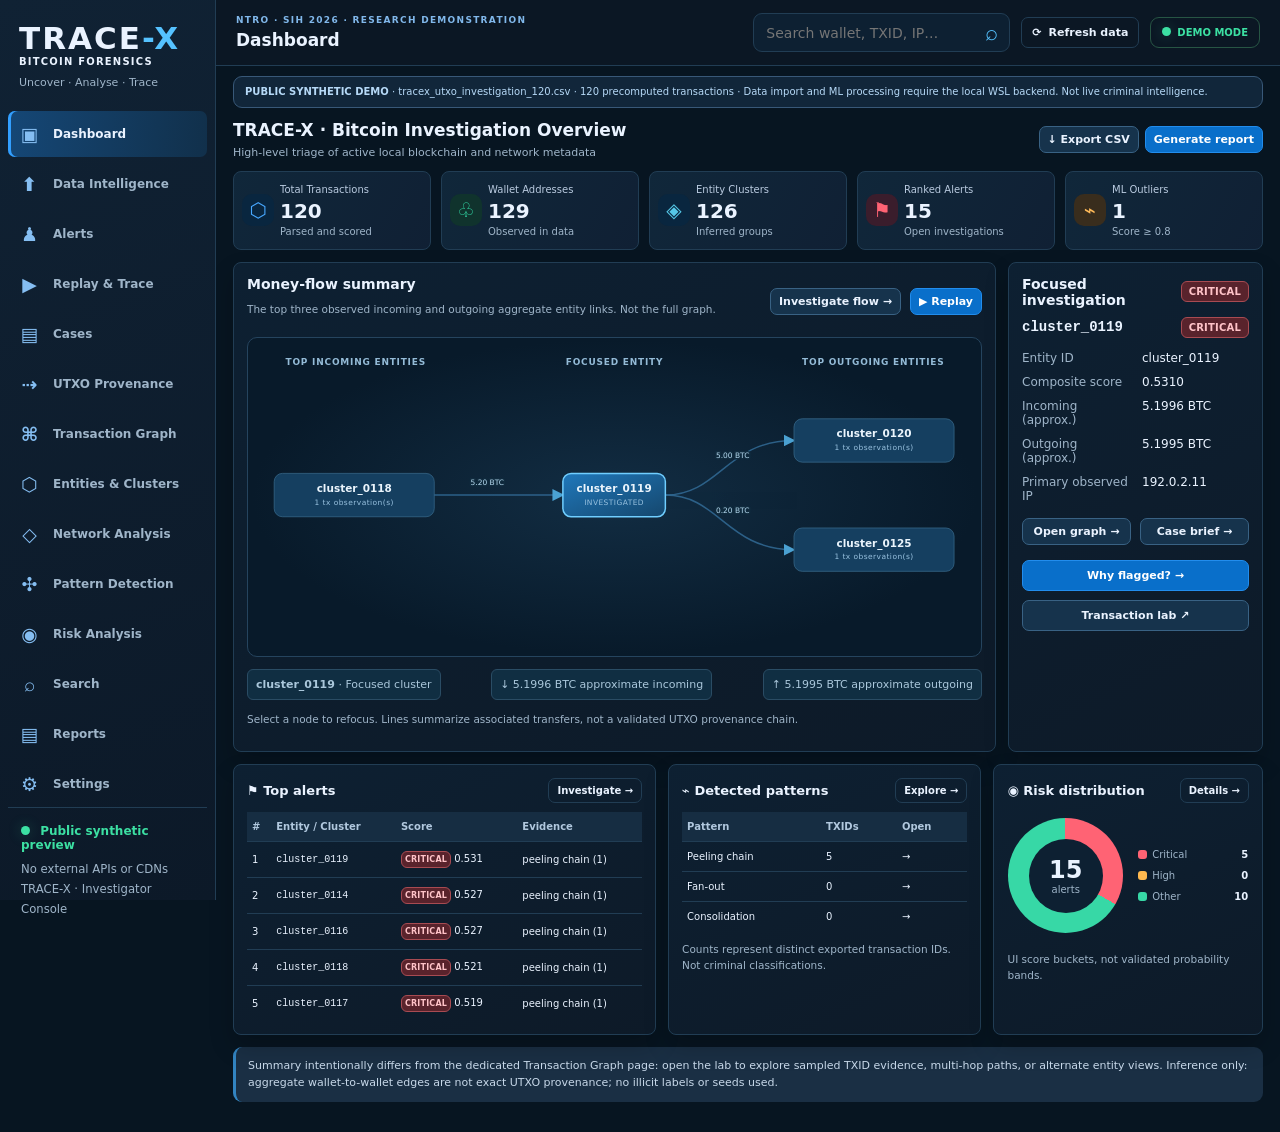
==== netlify-demo/index.html @ 5b07f732 "Add v8 UTXO investigation and Netlify demo" ====
<!doctype html>
<html lang="en"><head><meta charset="utf-8"><meta name="viewport" content="width=device-width,initial-scale=1"><meta name="color-scheme" content="dark light"><title>TRACE-X · Investigator Console</title><link rel="stylesheet" href="styles.css"></head>
<body>
<div class="shell">
<aside class="sidebar" aria-label="Primary navigation">
 <div class="brand"><div class="brand-name">TRACE<span>-X</span></div><div class="brand-desc">BITCOIN FORENSICS</div><div class="brand-sub">Uncover · Analyse · Trace</div></div>
 <nav id="sidebarNav"></nav>
 <div class="side-foot"><div class="status"><i></i> Public synthetic preview</div><small>No external APIs or CDNs<br>TRACE-X · Investigator Console</small></div>
</aside>
<div class="main-shell"><header class="topbar"><div class="titlewrap"><button type="button" class="mobile-menu icon-btn" id="mobileNav" aria-label="Toggle menu">☰</button><div class="eyebrow">NTRO · SIH 2026 · RESEARCH DEMONSTRATION</div><div id="pageTitle" class="page-title">Overview</div></div><div class="top-actions"><form id="globalSearch" class="global-search"><input id="globalSearchInput" aria-label="Search Bitcoin transaction, wallet, IP or entity" placeholder="Search wallet, TXID, IP…" autocomplete="off"><button type="submit" aria-label="Search">⌕</button></form><button id="refreshButton" class="btn btn-ghost" type="button" title="Reload the exported JSON">⟳ <span>Refresh data</span></button><div class="live-pill"><i></i><span>DEMO MODE</span></div></div></header><div class="banner" id="dataBanner">Loading the local TRACE-X analysis…</div><main id="app" tabindex="-1" aria-live="polite"></main></div>
</div><div id="toast" class="toast" role="status"></div><script src="app.js" defer></script><script src="v6.js" defer></script><script src="v7.js" defer></script><script src="v8.js" defer></script></body></html>
---- netlify-demo/styles.css ----
:root{font-family:Inter,ui-sans-serif,system-ui,-apple-system,"Segoe UI",Roboto,sans-serif;color-scheme:dark;--bg:#09121e;--panel:#101f2f;--panel2:#14273a;--panel3:#182f45;--line:#284057;--text:#eaf3ff;--muted:#a2b7cc;--blue:#2996ff;--cyan:#51caff;--green:#3ce0a3;--red:#ff6670;--orange:#ffb34f;--shadow:0 10px 32px #0209123b}
*{box-sizing:border-box}html,body{margin:0;min-height:100%;background:var(--bg);color:var(--text)}body{font-size:14px}button,input,select{font:inherit}button{cursor:pointer}button:disabled{opacity:.45;cursor:not-allowed}a{color:var(--cyan);text-decoration:none}button:focus-visible,input:focus-visible,select:focus-visible,a:focus-visible{outline:2px solid var(--cyan);outline-offset:2px}.shell{display:flex;min-height:100vh}.sidebar{position:sticky;top:0;height:100vh;width:258px;flex:none;background:linear-gradient(160deg,#102234,#0c1928);border-right:1px solid var(--line);padding:25px 13px 18px;display:flex;flex-direction:column}.brand{padding:0 13px 25px}.brand-name{font-size:37px;font-weight:850;letter-spacing:2px}.brand-name span{color:var(--cyan)}.brand-desc{letter-spacing:1.2px;font-size:11px;font-weight:750}.brand-sub{font-size:11px;color:var(--muted);margin-top:9px}.sidebar nav{display:grid;gap:4px}.nav-link{display:flex;gap:12px;align-items:center;width:100%;border:none;border-radius:10px;padding:12px 12px;background:transparent;text-align:left;color:var(--muted);font-weight:590;transition:.18s}.nav-link:hover{color:var(--text);background:#213b50}.nav-link.active{color:var(--text);background:linear-gradient(95deg,#154776,#11304b);box-shadow:inset 3px 0 var(--blue)}.nav-icon{display:grid;place-items:center;width:23px;font-size:19px;color:#85bef2}.side-foot{margin-top:auto;padding:16px 13px 0;border-top:1px solid var(--line);color:var(--muted)}.status{color:var(--green);font-size:12px;font-weight:700;margin-bottom:8px}.status i,.live-pill i{display:inline-block;height:9px;width:9px;border-radius:50%;background:var(--green);margin-right:6px;box-shadow:0 0 14px #3ce0a345}.side-foot small{line-height:1.7}.main-shell{width:calc(100% - 258px);min-width:0}.topbar{display:flex;align-items:center;justify-content:space-between;gap:10px;padding:18px 23px;border-bottom:1px solid var(--line);background:#0b1724}.eyebrow{color:#81b8eb;font-weight:750;font-size:10px;letter-spacing:1.3px}.page-title{font-size:23px;font-weight:750;margin-top:5px}.top-actions{display:flex;align-items:center;gap:11px}.global-search{display:flex;align-items:center;background:var(--panel);border:1px solid var(--line);border-radius:9px;height:39px}.global-search input{width:220px;padding:10px 12px;color:var(--text);background:transparent;border:0;outline:0}.global-search button{background:none;border:0;color:var(--cyan);font-size:22px;padding:3px 11px}.live-pill{border:1px solid #275544;color:var(--green);border-radius:9px;padding:9px 11px;white-space:nowrap;font-size:10px;font-weight:750}.banner{margin:18px 23px 0;padding:11px 15px;border:1px solid #385878;border-radius:9px;background:#11263a;color:#b6d9f7;font-size:12px;line-height:1.55}main{padding:20px 23px 45px}.page-intro{display:flex;justify-content:space-between;align-items:flex-end;gap:15px;margin-bottom:18px}.page-intro h1{font-size:23px;margin:0 0 5px}.page-intro p{margin:0;color:var(--muted);line-height:1.5;max-width:720px}.actions{display:flex;align-items:center;gap:9px;flex-wrap:wrap}.btn{display:inline-flex;align-items:center;justify-content:center;gap:7px;border:1px solid #396284;background:#16334c;color:var(--text);border-radius:9px;padding:10px 12px;font-weight:650;font-size:12px;white-space:nowrap}.btn:hover{filter:brightness(1.2)}.btn-primary{background:#096fca;border-color:#228ded;color:white}.btn-ghost{background:transparent;border-color:var(--line)}.btn-red{background:#51242b;border-color:#853945}.btn-small{padding:6px 9px;font-size:11px}.metrics{display:grid;grid-template-columns:repeat(4,minmax(0,1fr));gap:13px;margin-bottom:15px}.metric,.panel{background:linear-gradient(155deg,var(--panel),#0d1a28);border:1px solid var(--line);border-radius:13px;box-shadow:var(--shadow)}.metric{min-height:113px;padding:17px}.metric .label{color:var(--muted);font-size:12px}.metric .num{font-size:30px;font-weight:780;line-height:1.45;letter-spacing:-1px}.metric .sub{font-size:11px;color:var(--muted)}.metric .num.red{color:var(--red)}.metric .num.green{color:var(--green)}.panel{padding:17px;min-width:0}.panel-head{display:flex;justify-content:space-between;gap:12px;align-items:center;margin-bottom:16px}.panel h2{font-size:16px;margin:0}.panel h3{font-size:14px;margin:0}.panel-note{font-size:12px;line-height:1.5;color:var(--muted)}.panel-row{display:grid;grid-template-columns:minmax(0,1.7fr) minmax(285px,.9fr);gap:15px;margin-bottom:15px}.twocol{display:grid;grid-template-columns:repeat(2,minmax(0,1fr));gap:15px}.threecol{display:grid;grid-template-columns:repeat(3,minmax(0,1fr));gap:15px}.section-gap{margin-top:15px}.table-scroll{overflow-x:auto}table{width:100%;border-collapse:collapse;text-align:left;font-size:12px}th{font-weight:650;color:#b1c8de;background:#162d42}td,th{padding:11px 10px;border-bottom:1px solid var(--line)}tr:last-child td{border-bottom:0}tr.data-row:hover{background:#182c3f;cursor:pointer}td .small{max-width:220px}.badge{display:inline-block;border:1px solid #416582;background:#19344b;padding:4px 7px;border-radius:6px;font-size:10px;font-weight:750;letter-spacing:.2px}.badge.critical{background:#59232c;color:#ffc3c8;border-color:#a84b52}.badge.high{background:#5a3924;color:#ffd29b;border-color:#a96d3f}.badge.medium{background:#4a4729;color:#fbe8a1;border-color:#878048}.badge.safe{background:#1c443f;color:#9ef5d3;border-color:#347762}.muted{color:var(--muted)}.small{font-size:11px}.mono{font-family:ui-monospace,SFMono-Regular,Consolas,monospace;word-break:break-all}.form-row{display:flex;gap:10px;flex-wrap:wrap;align-items:center}.input,.select{background:var(--panel2);border:1px solid #37536b;border-radius:8px;padding:9px 11px;color:var(--text);min-height:36px;min-width:0}.input{width:100%}.input::placeholder{color:#7692a9}.field{display:grid;gap:7px;color:var(--muted);font-size:12px;flex:1;min-width:140px}.field strong{color:var(--text)}.list-card{border:1px solid var(--line);border-radius:9px;padding:12px;margin-bottom:8px;background:#122639}.list-card:hover{background:#18334a}.list-card.active{border-color:var(--blue)}.list-card .line{display:flex;justify-content:space-between;gap:10px;align-items:center}.list-card .title{font-weight:750}.details{display:grid;grid-template-columns:130px minmax(0,1fr);gap:10px;margin:0;font-size:12px}.details dt{color:var(--muted)}.details dd{margin:0;word-break:break-word}.explain{display:grid;gap:9px}.factor .bar{height:7px;background:#213e51;border-radius:20px;overflow:hidden;margin-top:6px}.factor .bar>span{display:block;height:100%;background:linear-gradient(90deg,#1486fb,#64d8fd);border-radius:20px}.factor>div:first-child{display:flex;justify-content:space-between;font-size:12px}.chart-bars{display:flex;height:132px;align-items:end;gap:3px;border-bottom:1px solid var(--line);padding-bottom:2px}.chart-bars span{flex:1;min-width:3px;background:linear-gradient(#42bafb,#1668b4);border-radius:3px 3px 0 0}.chart-bars span:hover{background:var(--green)}.graph-layout{display:grid;grid-template-columns:minmax(0,1fr) 270px;gap:13px;align-items:start}.graph-canvas{border:1px solid #234864;background:radial-gradient(ellipse at 50% 40%,#183750 0%,#0b1d2e 72%);border-radius:11px;overflow:hidden;position:relative}.graph-canvas svg{display:block;width:100%;height:auto;min-height:340px}.graph-canvas svg .graph-node{cursor:pointer}.graph-canvas svg .graph-node:hover rect,.graph-canvas svg .graph-node:hover circle{stroke:white;stroke-width:3}.graph-help{font-size:11px;color:#8cb3cf;padding:8px 10px;border-top:1px solid #24445e}.legend{display:flex;gap:12px;flex-wrap:wrap;align-items:center;font-size:11px;color:var(--muted)}.legend b{display:inline-block;width:8px;height:8px;border-radius:50%;margin-right:4px}.graph-toolbar{display:flex;justify-content:space-between;align-items:center;gap:10px;flex-wrap:wrap;margin:8px 0 10px}.zoom-controls{display:flex;gap:5px}.zoom-controls .btn{min-width:35px}.note{padding:11px 12px;border-radius:9px;background:#1a2f44;border-left:3px solid var(--orange);color:#c7d8e9;font-size:11px;line-height:1.5}.mini-path{display:flex;gap:8px;flex-wrap:wrap;align-items:center}.path-chip{background:#20415c;border:1px solid #477a9f;border-radius:7px;padding:8px 10px;font-family:monospace}.clickable{cursor:pointer;color:var(--cyan)}.clickable:hover{text-decoration:underline}.empty{padding:30px 15px;text-align:center;color:var(--muted);background:#14283a;border:1px dashed #3d5569;border-radius:10px}.kvgrid{display:grid;grid-template-columns:repeat(2,minmax(0,1fr));gap:12px}.kv{background:#14283a;border-radius:9px;padding:13px}.kv strong{display:block;font-size:17px;margin-top:5px}.tabs{display:flex;gap:6px;margin-bottom:15px;flex-wrap:wrap}.tab{border:1px solid #34516b;background:#13283d;color:var(--muted);padding:9px 11px;border-radius:8px}.tab.active{background:#195280;color:white;border-color:#398bc3}.setting{display:flex;justify-content:space-between;gap:20px;align-items:center;padding:18px 0;border-bottom:1px solid var(--line)}.setting:last-child{border:0}.setting p{margin:5px 0 0;color:var(--muted);font-size:12px}.setting select,.setting input{width:160px}.toast{position:fixed;bottom:22px;right:24px;background:#215e80;border:1px solid #4da6d5;border-radius:10px;box-shadow:var(--shadow);padding:12px 18px;color:white;opacity:0;pointer-events:none;transition:.2s;z-index:10;max-width:350px}.toast.show{opacity:1}.mobile-menu{display:none}.icon-btn{border:0;color:var(--text);background:transparent;font-size:22px}.light{color-scheme:light;--bg:#edf3f9;--panel:#fff;--panel2:#f4f8fc;--panel3:#f1f5fa;--line:#c5d7e7;--text:#12283b;--muted:#536d80;--shadow:0 8px 28px #536d8022}.light .sidebar{background:linear-gradient(150deg,#e3f0fc,#d2e3f3)}.light .topbar{background:#fff}.light .banner{background:#e2f2fc;color:#204a69}.light .metric,.light .panel{background:#fff}.light .graph-canvas{background:#e5effa}.light .list-card,.light .kv,.light th,.light .note,.light .empty{background:#eff6fd}.light .list-card:hover{background:#e3f0fa}.light .nav-link:hover{background:#c4def2}.light .nav-link.active{background:#b9defb;color:#0b2e4d}.light .input,.light .select,.light .tab{background:#f5faff;color:var(--text)}.light .btn-ghost{color:var(--text)}.light .global-search{background:#f4f8fc}.light .global-search input{color:var(--text)}.light .factor .bar{background:#d7e4ef}
@media(max-width:1200px){.panel-row{grid-template-columns:1fr}.metrics{grid-template-columns:repeat(2,1fr)}.graph-layout{grid-template-columns:1fr}.top-actions .global-search input{width:155px}}@media(max-width:850px){.sidebar{position:fixed;left:-265px;z-index:5;transition:left .22s}.sidebar.open{left:0}.main-shell{width:100%}.mobile-menu{display:inline-block}.topbar{padding:13px}.live-pill,.eyebrow{display:none}main{padding:15px 13px 36px}.banner{margin:12px 13px 0}.top-actions .global-search{display:none}}@media(max-width:540px){.metrics,.twocol,.threecol,.kvgrid{grid-template-columns:1fr}.page-intro{display:block}.page-intro .actions{margin-top:11px}.top-actions .btn span{display:none}}

/* TRACE-X v3: screenshot-inspired initial investigation workspace */
:root{--bg:#071521;--panel:#0d2032;--panel2:#12293f;--line:#213d54;--muted:#9fb5c9;--blue:#329fff;--cyan:#55c2ff;--shadow:0 12px 25px #0003}
.sidebar{width:216px;padding:20px 8px 15px}.main-shell{width:calc(100% - 216px)}.brand{padding:0 11px 22px}.brand-name{font-size:31px}.brand-desc{font-size:10px}.nav-link{border-radius:7px;padding:12px 10px;font-size:12px}.topbar{padding:13px 20px}.page-title{font-size:17px}.eyebrow{font-size:9px}.banner{margin:10px 17px 0;padding:7px 11px;font-size:10px}main{padding:12px 17px 30px}.panel{border-radius:8px;padding:13px}.panel-head{margin-bottom:9px}.panel h2{font-size:14px}.panel-note{font-size:10.5px}.btn{padding:8px 10px;font-size:11px;border-radius:7px}.btn-small{padding:6px 8px}.hero-heading{display:flex;align-items:center;justify-content:space-between;gap:12px;margin-bottom:12px}.hero-heading h1{font-size:17px;margin:0 0 5px;line-height:1.24}.hero-heading p{color:var(--muted);font-size:11px;margin:0}.hero-actions{display:flex;gap:6px;flex:none}.hero-metrics{display:grid;grid-template-columns:repeat(5,minmax(0,1fr));gap:10px;margin-bottom:12px}.hero-metric{display:flex;align-items:center;gap:10px;text-align:left;background:linear-gradient(120deg,#10273a,#102034);border:1px solid var(--line);border-radius:8px;color:var(--text);padding:14px 10px;min-width:0}.hero-metric:hover{background:#193750;border-color:#3d85bd}.hero-metric>span:last-child{min-width:0}.hero-icon{display:grid;place-items:center;font-size:24px;flex:none;width:43px;height:43px;border-radius:10px;background:#09263f;color:#48a8ff}.hero-icon.green{color:#31d6a4;background:#10332d}.hero-icon.cyan{color:#56c8e8}.hero-icon.red{color:#ff6374;background:#3a1d2c}.hero-icon.orange{color:#ffba59;background:#392d1d}.hero-label{display:block;font-size:11px;color:#bacbe0;line-height:1.4}.hero-metric strong{display:block;font-size:24px;line-height:1.4;font-variant-numeric:tabular-nums}.hero-metric small{display:block;font-size:10px;color:var(--muted);line-height:1.3}.hero-main{display:grid;grid-template-columns:minmax(0,3fr) minmax(258px,.94fr);gap:12px;align-items:stretch}.hero-graph{min-width:0}.hero-graph>.panel-head{gap:6px}.hero-graph .panel-head .actions{gap:4px}.hero-inspector .details{grid-template-columns:110px minmax(0,1fr);gap:8px}.hero-inspector>.form-row{margin-bottom:12px}.hero-inspector .inspector-actions .btn{width:100%}.hero-inspector .panel-head{border-bottom:1px solid var(--line);padding-bottom:10px}.hero-inspector .section-gap{margin-top:11px}.hero-inspector .graph-layout{display:block}.hero-inspector .btn-small{white-space:normal}.dashboard-bottom{display:grid;grid-template-columns:1.35fr 1fr .86fr;gap:12px;margin-top:12px}.dashboard-bottom .panel{min-width:0}.mini-table{font-size:10px}.mini-table th,.mini-table td{padding:9px 5px}.mini-table td .badge{font-size:8px;padding:3px}.dashboard-bottom .panel-head h2{font-size:13px}.dashboard-bottom .panel-head button{font-size:10px}.risk-mini{display:flex;gap:15px;align-items:center;justify-content:center;padding:6px 0 8px}.donut{width:115px;height:115px;border-radius:50%;display:grid;place-items:center;flex:none}.donut span{background:var(--panel);width:74px;height:74px;display:flex;flex-direction:column;align-items:center;justify-content:center;border-radius:50%}.donut b{font-size:24px}.donut small{color:var(--muted);font-size:10px}.risk-keys{display:grid;gap:10px;min-width:110px}.risk-keys div{display:flex;gap:5px;align-items:center;font-size:10px;color:var(--muted)}.risk-keys i{display:inline-block;width:9px;height:9px;border-radius:3px}.risk-keys b{color:var(--text);margin-left:auto}.hero-footnote{margin-top:12px;border-left-color:#3284c1}.layered-canvas{background:#091a29;overflow:auto}.layered-canvas svg{min-width:650px;min-height:400px}.layered-canvas:fullscreen{background:#081522;display:grid;place-items:center;padding:15px}.layered-canvas:fullscreen svg{width:100%;height:calc(100vh - 55px);max-height:none}.graph-node{outline:none}.graph-node:focus-visible circle{stroke:#fff;stroke-width:4}.light .hero-metric{background:#fff;color:#12283b}.light .donut span{background:white}.light .layered-canvas{background:#d8e7f5}.light .hero-icon{background:#e8f1fa}
@media(max-width:1320px){.hero-main{grid-template-columns:minmax(0,2fr) minmax(235px,1fr)}.hero-metric{gap:6px;padding:11px 8px}.hero-icon{width:32px;height:32px;font-size:20px}.hero-metric strong{font-size:20px}.hero-label{font-size:10px}}
@media(max-width:1100px){.hero-metrics{grid-template-columns:repeat(3,minmax(0,1fr))}.dashboard-bottom{grid-template-columns:repeat(2,minmax(0,1fr))}.dashboard-bottom .panel:last-child{grid-column:span 2}.hero-main{grid-template-columns:minmax(0,1.6fr) minmax(220px,1fr)}}
@media(max-width:850px){.main-shell{width:100%}.hero-main{grid-template-columns:1fr}.hero-inspector .details{grid-template-columns:130px minmax(0,1fr)}.hero-heading{display:block}.hero-actions{margin-top:9px}}
@media(max-width:540px){.hero-metrics{grid-template-columns:repeat(2,minmax(0,1fr))}.hero-metric strong{font-size:19px}.dashboard-bottom{grid-template-columns:1fr}.dashboard-bottom .panel:last-child{grid-column:auto}.hero-heading h1{font-size:15px}.risk-mini{justify-content:flex-start}}

/* TRACE-X v4: comprehensible overview and evidence-first case investigations */
.v4-overview-grid{display:grid;grid-template-columns:minmax(0,3.2fr) minmax(255px,1fr);gap:12px;align-items:stretch}
.v4-overview-main,.v4-overview-aside{min-width:0}
.overview-canvas{border:1px solid #25445e;border-radius:10px;background:radial-gradient(ellipse at 50% 50%,#122d43,#081a2a 70%);overflow-x:auto;overflow-y:hidden}
.overview-svg{display:block;width:100%;min-width:630px;aspect-ratio:980 / 425;height:auto}
.overview-heading{text-anchor:middle;fill:#94bbd7;font-size:12px;font-weight:700;letter-spacing:1.05px}
.overview-edge{fill:none;stroke:#326b96;stroke-width:2;opacity:.85;stroke-linecap:round}
.overview-node{cursor:pointer}.overview-node:hover rect,.overview-node:focus-visible rect{stroke:#d0e9ff;stroke-width:2.4}
.overview-node-name{text-anchor:middle;fill:#eaf4fc;font-size:14px;font-weight:700}.overview-node-detail{text-anchor:middle;fill:#98c1df;font-size:10px;letter-spacing:.6px}
.overview-amount{fill:#b7dbf1;font-size:10px;text-anchor:middle;paint-order:stroke;stroke:#102b3e;stroke-width:4}
.flow-readout{display:flex;align-items:center;justify-content:space-between;gap:7px;flex-wrap:wrap;margin:12px 0;color:#aac7db;font-size:11px}.flow-readout span{border:1px solid #2a4c64;border-radius:6px;background:#102e42;padding:8px}
.v4-overview-aside>.actions .btn{flex:1}.v4-overview-aside .details{grid-template-columns:110px minmax(0,1fr)}
.severity-tabs{display:flex;gap:7px;flex-wrap:wrap;margin-bottom:14px}.severity-tab{padding:10px 12px;border-radius:9px;background:#112b40;color:#a8c5de;border:1px solid #31506b;cursor:pointer;font-size:11px;font-weight:700}.severity-tab b{display:inline-grid;place-items:center;background:#243d54;color:#e9f3fc;border-radius:6px;padding:3px 6px;margin-left:4px}.severity-tab.active{background:#144a73;border-color:#329ef4;color:white}.severity-tab:hover{filter:brightness(1.15)}
.case-workspace{display:grid;grid-template-columns:300px minmax(0,1fr);gap:12px;align-items:start}.case-workspace .panel{min-width:0}.case-queue{position:sticky;top:14px;max-height:calc(100vh - 35px);overflow-y:auto}.case-queue .input{width:100%;margin:10px 0 12px}.case-main{display:grid;gap:12px;min-width:0}
.alert-case{display:block;width:100%;background:#102a3e;border:1px solid #2b4960;border-radius:9px;padding:11px;text-align:left;color:var(--text);margin-bottom:7px;cursor:pointer}.alert-case:hover{background:#183951;border-color:#5183a9}.alert-case.active{border-color:#53aff9;background:#183e5a;box-shadow:inset 3px 0 #48abff}.alert-case .line{margin:0 0 6px}.alert-case .line strong{font-size:20px;letter-spacing:-.5px}.alert-case .line .small{color:#a1bed1;font-size:10px}.alert-case p{margin:7px 0 0;font-size:10px;color:#98b7ce}.alert-case .badge{font-size:9px}
.case-heading{display:flex;justify-content:space-between;align-items:start;gap:10px;padding:18px;background:linear-gradient(115deg,#112b43,#102033);border:1px solid #2d4e68;border-radius:11px;flex-wrap:wrap}.case-heading h2{font-size:21px;margin:6px 0}.case-heading p{color:var(--muted);font-size:11px;margin:0}.case-eyebrow{color:#70baf2;font-size:10px;font-weight:750;letter-spacing:1px}
.case-columns{display:grid;grid-template-columns:minmax(0,1.2fr) minmax(0,.8fr);gap:12px}.case-block{background:linear-gradient(145deg,#0d2437,#0d1c2a);border:1px solid #2b485d;border-radius:11px;padding:16px;min-width:0}.case-block h3{font-size:14px;margin:0 0 11px}.case-why{padding:14px;background:linear-gradient(100deg,#242b40,#14283c);border:1px solid #624850;border-left:3px solid #ff7280;border-radius:8px;margin-bottom:14px}.case-why h3{margin:7px 0}.case-why p{font-size:11px;line-height:1.65;color:#c7d7e5}.case-flags{display:flex;flex-wrap:wrap;gap:5px;margin-top:9px}.case-flags span{font-size:10px;border:1px solid #3c5872;padding:5px 7px;border-radius:6px;color:#bad5e8}
.case-score-head{display:flex;align-items:center;justify-content:space-between;gap:10px;border-bottom:1px solid #29455a;padding-bottom:14px;margin-bottom:12px}.case-score-head small{display:block;color:#9cbad0;font-size:9px;letter-spacing:.8px;font-weight:700}.case-score-head strong{display:block;font-size:32px;font-variant-numeric:tabular-nums;letter-spacing:-.9px}.case-score-head strong span{font-size:13px;color:#93adc1}.case-score-head p{font-size:10px;margin:2px 0}.case-rank{background:#182e44;border:1px solid #335876;padding:11px;border-radius:9px;text-align:center;font-size:22px;font-weight:800}.case-rank small{margin-top:3px;font-size:8px}.case-factor{margin:0 0 15px}.case-factor .line b,.case-factor .line strong{font-size:11px}.case-factor .line strong{color:#a1daff}.case-factor-track{height:8px;background:#1a354a;border-radius:10px;margin:8px 0;overflow:hidden}.case-factor-track span{height:100%;display:block;background:linear-gradient(90deg,#267dc4,#6ec8ff);border-radius:10px}.case-factor p{color:#9fb7cd;font-size:10px;line-height:1.55;margin:0}
.case-txid{display:flex;align-items:center;gap:6px;flex-wrap:wrap;padding:9px 0;border-bottom:1px solid #29445a}.case-txid .mono{font-size:11px;margin-right:auto}.case-txid .badge{font-size:8px}.case-detail-row{display:flex;gap:12px;justify-content:space-between;border-bottom:1px solid #2d4558;padding:9px 0;font-size:11px}.case-detail-row>span:first-child{color:#95b3c9}.case-detail-row>span:last-child{overflow-wrap:anywhere;text-align:right;max-width:75%}
.case-evidence .line{gap:8px;align-items:center}.case-evidence .line>div{min-width:0}.case-evidence .line .btn{flex:none}.case-viewport{border:1px solid #294a62;background:#091929;border-radius:10px;overflow-x:auto;overflow-y:hidden;margin:13px 0 8px}.case-svg{display:block;width:100%;min-width:650px;height:auto}.case-axis{font-size:10px;font-weight:750;letter-spacing:.7px;text-anchor:middle;fill:#8eafc9}.case-row{cursor:pointer}.case-row-bg{fill:#10263b;stroke:#29435b}.case-row:nth-of-type(odd) .case-row-bg{fill:#102b40}.case-row:hover .case-row-bg,.case-row.selected .case-row-bg{stroke:#4dbaff;stroke-width:1.8}.case-wallet{fill:#124366;stroke:#3379a5}.case-tx{fill:#234260;stroke:#5185aa}.case-tx.pattern-match{fill:#673c40;stroke:#e7787c}.case-node-label{font-size:11px;fill:#eff7ff;text-anchor:middle;font-weight:700}.case-node-small{font-size:8px;fill:#a9bfd4;text-anchor:middle}.case-link{stroke:#5a9ece;stroke-width:1.8;fill:none}.case-link-label{fill:#b7d9f1;font-size:9px;text-anchor:middle}.evidence-event{padding:11px 13px;border:1px solid #2f5068;border-radius:8px;background:#11283b}.evidence-event>.line{margin-bottom:6px}
.lab-panel{padding:14px}.lab-controls{display:flex;align-items:flex-end;gap:15px;justify-content:space-between;flex-wrap:wrap}.lab-controls .field{min-width:205px}.lab-tabs{display:flex;gap:6px;flex-wrap:wrap}.lab-explainer{background:#112f45;border-left:3px solid #4eaff0;color:#b9d6e9;padding:10px 12px;border-radius:5px;font-size:11px;margin:13px 0}.lab-grid{display:grid;grid-template-columns:minmax(0,1fr) minmax(235px,270px);gap:11px;align-items:start}.lab-stage{min-width:0;overflow:hidden}.lab-side{box-shadow:none;background:#10263b}.lab-side .case-score-head strong{font-size:24px}.lab-side .case-score-head{display:block}.lab-side .case-rank{display:none}.lab-side .case-factor p{font-size:9px}.lab-side .details{grid-template-columns:100px minmax(0,1fr)}
.light .case-block,.light .case-heading,.light .case-queue,.light .lab-side{background:#fff}.light .case-why,.light .case-txid,.light .severity-tab,.light .alert-case,.light .case-detail-row,.light .evidence-event,.light .lab-explainer{color:#193b55}.light .alert-case{background:#edf6fd}.light .alert-case.active{background:#cbeaff}.light .case-why{background:#fceef1}.light .case-why p,.light .case-factor p,.light .case-heading p,.light .case-score-head small{color:#45647e}.light .case-why h3,.light .case-score-head strong{color:#17344c}
@media(max-width:1270px){.v4-overview-grid{grid-template-columns:minmax(0,2fr) minmax(230px,1fr)}.case-workspace{grid-template-columns:245px minmax(0,1fr)}.case-columns{grid-template-columns:1fr}.lab-grid{grid-template-columns:minmax(0,1fr) 225px}}
@media(max-width:1030px){.v4-overview-grid,.lab-grid{grid-template-columns:1fr}.case-workspace{grid-template-columns:1fr}.case-queue{position:static;max-height:none}.case-queue .alert-case{display:inline-block;width:min(100%,270px);margin-right:6px;vertical-align:top}.case-columns{grid-template-columns:repeat(2,minmax(0,1fr))}}
@media(max-width:750px){.case-columns{grid-template-columns:1fr}.case-queue .alert-case{width:100%}.overview-svg{min-width:630px}.case-heading{padding:12px}.case-score-head strong{font-size:26px}.lab-controls{display:block}.lab-tabs{margin-top:10px}}

/* TRACE-X v5: discrete timeline replay and evidence-backed inferred route */
.v5-summary-strip{display:grid;grid-template-columns:repeat(4,minmax(0,1fr));gap:10px;margin:14px 0}
.v5-summary-strip>div{background:linear-gradient(130deg,#12334a,#0a1e31);border:1px solid #2a4e69;border-radius:11px;padding:14px;min-width:0}
.v5-summary-strip small{font-size:10px;display:block;color:#8eafc8;letter-spacing:.7px;margin-bottom:8px}
.v5-summary-strip strong{font-size:20px;display:block;color:#e7f5ff;overflow-wrap:anywhere}
.v5-page-entity{display:flex;gap:12px;align-items:end;justify-content:space-between;flex-wrap:wrap}
.v5-page-entity .field{min-width:min(100%,310px)}
.v5-replay-shell{display:flex;flex-direction:column;gap:12px;margin:14px 0 18px}
.v5-topline{display:flex;gap:10px;justify-content:space-between;align-items:start;flex-wrap:wrap}
.v5-topline h2{font-size:20px;margin:4px 0}.v5-topline p{font-size:12px;color:var(--muted)}
.v5-topline .btn[aria-pressed=true]{background:#124e7d;border-color:#74c5ff}
.v5-controls{display:flex;gap:7px;align-items:center;flex-wrap:wrap;background:#102a3f;border:1px solid #31536d;border-radius:10px;padding:10px}
.v5-controls .btn{min-width:40px}.v5-controls label{color:var(--muted);font-size:12px;margin-left:7px;display:flex;align-items:center;gap:6px}
.v5-controls .select{min-width:65px}.v5-progress-text{font-variant-numeric:tabular-nums;font-size:12px;font-weight:700;color:#cbe9ff;margin-left:auto}
.v5-scrub{width:100%;accent-color:#45afff;cursor:pointer;min-height:20px;margin:0}
.v5-timeline{display:flex;gap:8px;overflow-x:auto;overscroll-behavior-x:contain;scrollbar-color:#386184 #10263c;padding:3px 0 10px}
.v5-tick{min-width:148px;max-width:148px;min-height:89px;padding:10px;text-align:left;display:flex;flex-direction:column;gap:4px;background:#0f2538;color:#dbeeff;border:1px solid #2a4962;border-radius:9px;cursor:pointer}
.v5-tick:hover{background:#1b3852}.v5-tick.selected{border-color:#62beff;background:#144366;box-shadow:inset 0 0 0 1px #3a9de1}
.v5-tick .v5-seq{color:#6fbaff;font-size:10px;font-weight:800;letter-spacing:1px}.v5-tick .mono{font-size:11px}.v5-tick small{color:#9fb5ca;font-size:10px}.v5-tick b{font-size:8px;color:#ffb4bd;letter-spacing:.65px}
.v5-focus-layout{display:grid;grid-template-columns:minmax(0,2fr) minmax(245px,1fr);gap:12px;align-items:start}
.v5-main-event,.v5-event-side{min-width:0}.v5-section-head{display:flex;justify-content:space-between;align-items:start;flex-wrap:wrap;gap:7px;margin-bottom:8px}.v5-section-head h3{margin:0}.v5-time{font-size:11px;color:#a4c9e5}
.v5-svg-scroll{width:100%;overflow-x:auto;background:#081a29;border:1px solid #2b4761;border-radius:9px}
.v5-event-svg{display:block;width:100%;min-width:570px;height:auto}
.v5-svg-title{fill:#a5cce8;text-anchor:middle;font:700 12px system-ui,sans-serif;letter-spacing:.6px}
.v5-svg-label{fill:#eaf7ff;text-anchor:middle;font:600 11px ui-monospace,monospace}
.v5-svg-caption{fill:#acd5f1;text-anchor:middle;font:11px system-ui,sans-serif}
.v5-event-top{display:flex;justify-content:space-between;align-items:center;gap:9px;margin-bottom:11px;flex-wrap:wrap}
.v5-event-top h3{font-size:17px;margin:3px 0;overflow-wrap:anywhere}
.v5-field{display:flex;justify-content:space-between;gap:13px;align-items:baseline;padding:9px 0;border-bottom:1px solid #2c4861;font-size:11px}
.v5-field>span{color:#98b4cb}.v5-field>strong{text-align:right;font-weight:650;overflow-wrap:anywhere;max-width:70%}
.v5-rows{border:1px solid #315069;border-radius:8px;padding:10px;margin-top:12px;font-size:11px}.v5-rows summary{cursor:pointer;color:#9edaff}
.v5-rows p{font-size:10px;line-height:1.6;overflow-wrap:anywhere}
.v5-unavailable{border:1px dashed #aa6672;color:#ffc8ce;background:#2e1c29;border-radius:10px;padding:20px;line-height:1.65}
.v5-trace-panel{margin-bottom:20px}.v5-trace-controls{display:flex;align-items:end;gap:12px;flex-wrap:wrap;margin-bottom:15px}.v5-trace-controls .field{min-width:min(100%,270px);flex:1}
.v5-path-rail{display:flex;gap:7px;align-items:center;flex-wrap:wrap;margin:14px 0}
.v5-path-node{background:#124264;border:1px solid #37658a;border-radius:6px;padding:9px;color:#d8f1ff;font-size:11px;overflow-wrap:anywhere}
.v5-path-arrow{color:#69c0ff;font-weight:800}
.v5-hop-grid{display:grid;grid-template-columns:repeat(2,minmax(0,1fr));gap:10px;margin-bottom:12px}
.v5-hop{background:#102b42;border:1px solid #32526c;border-radius:9px;padding:13px;min-width:0}
.v5-hop-head{display:flex;flex-direction:column;gap:5px;color:#e8f4ff;border-bottom:1px solid #32526c;padding-bottom:9px}
.v5-hop-head span{font-size:10px;color:#70bafb;letter-spacing:.8px}.v5-hop-head b{font-size:11px;overflow-wrap:anywhere}
.v5-hop-samples{padding-top:12px}.v5-hop-samples>b{font-size:10px;color:#b1cee6;display:block;margin-bottom:8px}
.v5-hop-sample{display:flex;align-items:center;justify-content:space-between;flex-wrap:wrap;gap:7px;margin:5px 0;font-size:10px;color:#9fc2dd}
.v5-hop-sample button{font-family:ui-monospace,monospace}.lab-stage .v5-focus-layout{grid-template-columns:minmax(0,1fr)}
.light .v5-summary-strip>div,.light .v5-controls,.light .v5-hop,.light .v5-tick,.light .v5-main-event,.light .v5-event-side{background:#f3f7fa;color:#183149}.light .v5-tick.selected{background:#cbeaff}.light .v5-tick .mono,.light .v5-event-top h3,.light .v5-hop-head b,.light .v5-summary-strip strong{color:#12304d}
@media(max-width:1200px){.v5-focus-layout{grid-template-columns:1fr}.v5-summary-strip{grid-template-columns:repeat(2,minmax(0,1fr))}.v5-hop-grid{grid-template-columns:1fr}}
@media(max-width:680px){.v5-progress-text{width:100%;text-align:right}.v5-tick{min-width:130px;max-width:130px}.v5-topline h2{font-size:17px}.v5-summary-strip strong{font-size:16px}}
/* TRACE-X v6 — cases and explicit UTXO spend analysis */
.v6-case-layout,.v6-prov-layout{display:grid;grid-template-columns:minmax(240px,0.78fr) minmax(0,1.5fr);gap:14px;align-items:start}
.v6-case-list,.v6-txlist{display:flex;flex-direction:column;gap:8px;margin-top:13px;max-height:570px;overflow:auto}
.v6-case-card,.v6-txrow{cursor:pointer;text-align:left;background:#112c42;border:1px solid #31516d;color:#e5f5ff;padding:13px;border-radius:10px;display:flex;flex-direction:column;gap:7px;width:100%;font:inherit}
.v6-case-card .line{display:flex;justify-content:space-between;gap:10px}.v6-case-card small,.v6-txrow small{color:#9eb6c9}
.v6-case-card.selected,.v6-txrow.selected{border-color:#52c1ff;background:#1a4567;box-shadow:0 0 0 1px #4ea5d0 inset}
.v6-case-detail{min-width:0}.v6-field{display:flex;flex-direction:column;gap:8px;margin:14px 0}
.v6-notes{display:block;width:100%;min-height:140px;padding:12px;background:#0e1f31;color:#f4faff;border:1px solid #3b5e7c;border-radius:9px;font:inherit;resize:vertical}
.v6-statgrid,.v6-provenance-kpis{display:grid;grid-template-columns:repeat(3,minmax(0,1fr));gap:10px;margin:12px 0}
.v6-provenance-kpis{grid-template-columns:repeat(4,minmax(0,1fr))}.v6-statgrid>div{border:1px solid #355775;border-radius:10px;background:#11283d;padding:12px}
.v6-statgrid small{display:block;color:#9eb8cf;font-size:10px}.v6-statgrid strong{display:block;font-size:23px;padding-top:7px}
.v6-sample{padding:9px;margin:6px 0;background:#132c42;border-radius:7px;overflow-wrap:anywhere}
.v6-callout{border-left:4px solid #52b6f4;background:#18364a;padding:13px;margin:13px 0;border-radius:6px;line-height:1.6}.v6-callout.warning{border-color:#ffc16b;background:#493528;color:#ffe2b4}
.v6-hash{overflow-wrap:anywhere;color:#a6cce8;font-size:11px}.v6-prov-main{min-width:0}.v6-spend-svg{width:100%;min-width:770px;display:block}.v6-svg-wrap{overflow:auto;background:#0d1e30;border:1px solid #35516a;border-radius:10px;margin:15px 0;padding:7px}.v6-svg-node{cursor:pointer}.v6-svg-node:hover rect{stroke:#fff;stroke-width:2}
@media(max-width:920px){.v6-case-layout,.v6-prov-layout{grid-template-columns:1fr}.v6-provenance-kpis{grid-template-columns:repeat(2,minmax(0,1fr))}}
@media(max-width:530px){.v6-statgrid{grid-template-columns:repeat(2,minmax(0,1fr))}.v6-provenance-kpis{grid-template-columns:repeat(2,minmax(0,1fr))}}

.v6-spend-svg text{fill:#c9dcee;font-family:Inter,system-ui,sans-serif}
/* TRACE-X v7 — dataset manager */
.v7-grid{display:grid;grid-template-columns:minmax(0,1.25fr) minmax(0,1fr);gap:14px;align-items:start}
.v7-grid .panel{min-width:0}.v7-grid .input[type=file]{padding:13px;height:auto;width:100%}
.v7-progress{background:rgba(31,132,214,.14);padding:13px;border:1px solid #27557c;border-radius:9px;margin-top:15px}
.v7-pulse{height:5px;border-radius:9px;background:linear-gradient(90deg,#2273a8,#5bd1f3,#2273a8);background-size:200% 100%;animation:v7move 1.2s linear infinite;margin:10px 0}
@keyframes v7move{to{background-position:200% 0}}
.v7-grid .case-detail-row span:last-child{overflow-wrap:anywhere;max-width:64%;text-align:right}
@media(max-width:940px){.v7-grid{grid-template-columns:1fr}}
/* TRACE-X v8 explicit spend investigation */
.v8-banner{padding:9px 12px;border:1px solid #33648b;background:#112b45;border-radius:8px;font-size:11px;color:#b8dbf5;overflow-wrap:anywhere}
.v8-kpis{display:grid;grid-template-columns:repeat(5,minmax(0,1fr));gap:10px;margin:13px 0}
.v8-kpis .kpi,.v8-kpis .metric-card{min-width:0}
.v8-layout{display:grid;grid-template-columns:minmax(0,1.8fr) minmax(260px,0.75fr);gap:13px;align-items:start}
.v8-main,.v8-detail{min-width:0}.v8-detail .panel-head{align-items:start}.v8-long{display:block;color:#72c9ff;font-size:12px;overflow-wrap:anywhere;max-width:290px;margin-top:7px}
.v8-toolbar{display:flex;align-items:center;gap:14px;flex-wrap:wrap;margin:8px 0 12px;font-size:11px;color:#a6c6e0}
.v8-toolbar label{display:flex;gap:7px;align-items:center}.v8-toolbar select{padding:6px}
.v8-graphwrap{width:100%;overflow:auto;background:radial-gradient(circle at 50% 48%,#173a53,#091725 75%);border:1px solid #315a75;border-radius:11px;scrollbar-color:#5687ae #10273b}
.v8-svg{display:block;width:100%;min-width:760px;height:auto;min-height:300px}.v8-node{cursor:pointer}.v8-node:hover rect,.v8-node:focus rect{stroke:#fff;stroke-width:3}
.v8-legend{display:flex;flex-wrap:wrap;gap:10px;padding:12px 0;font-size:10px;color:#acd0e9}
.v8-detail h3{margin:17px 0 9px;font-size:12px}.v8-edge{border:1px solid #315975;background:#112b42;color:#cce9ff;border-radius:7px;padding:9px;width:100%;text-align:left;display:flex;flex-wrap:wrap;gap:5px;justify-content:space-between;cursor:pointer;margin:5px 0;font-size:11px}.v8-edge:hover{border-color:#63c4ff;background:#1a405e}.v8-edge b{color:#7bcfff}
.v8-finding{padding:10px;border-left:3px solid #ffbf63;background:#353025;border-radius:6px;margin-top:10px;font-size:11px;line-height:1.5}.v8-finding.warning{border-color:#ff6c7c;background:#42252d}.v8-finding p{margin:5px 0;color:#f6d2cc}.v8-finding small{color:#bdd5e7}
.v8-txpanel{margin-top:12px}.v8-txgrid{display:grid;grid-template-columns:repeat(3,minmax(0,1fr));gap:7px;max-height:320px;overflow:auto;margin-top:10px}.v8-txgrid .v6-txrow{margin:0;min-width:0}
.v8-reviewcols{display:grid;grid-template-columns:repeat(2,minmax(0,1fr));gap:12px;margin-top:12px}.v8-reviewcols .panel{min-width:0}
.v8-findingbtn{cursor:pointer;display:flex;flex-direction:column;text-align:left;gap:6px;border:1px solid #935667;background:#321e2b;border-radius:8px;padding:11px;margin:8px 0;width:100%;color:#f6d8df;font:inherit;font-size:11px}.v8-findingbtn b{text-transform:capitalize}.v8-findingbtn small{overflow-wrap:anywhere;line-height:1.4}.v8-findingbtn span{color:#95d2ff;font-weight:700}.v8-findingbtn:hover{border-color:#ff8295}
.v8-signallist{padding:12px;margin:8px 0;border:1px solid #77592d;background:#31291f;border-radius:8px;font-size:11px;color:#ffe0b0}.v8-signallist p{color:#dcc8a1;line-height:1.6}.v8-signallist .btn{margin:3px 3px 2px 0}
.v8-empty{border:1px dashed #476781;background:#102639;color:#a5c7df;padding:24px;border-radius:9px;line-height:1.6}
.light .v8-main,.light .v8-detail{color:#153049}
@media(max-width:1260px){.v8-kpis{grid-template-columns:repeat(3,minmax(0,1fr))}.v8-layout{grid-template-columns:minmax(0,1fr)}}
@media(max-width:680px){.v8-kpis{grid-template-columns:repeat(2,minmax(0,1fr))}.v8-reviewcols{grid-template-columns:minmax(0,1fr)}.v8-txgrid{grid-template-columns:minmax(0,1fr)}}
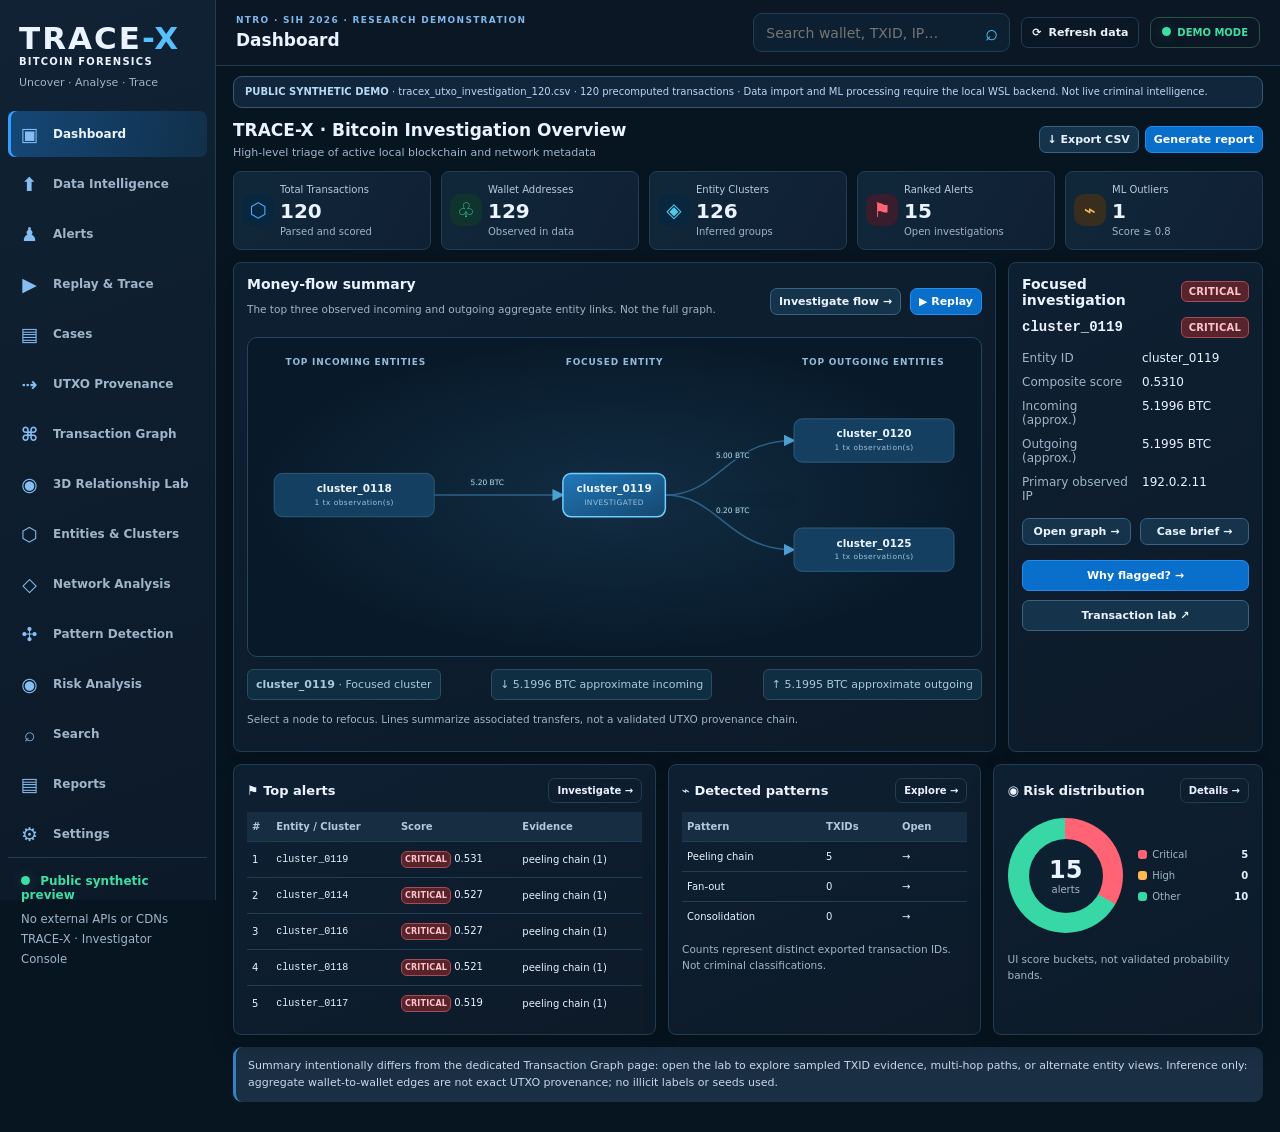
==== commit 66cabe4f: "Add advanced 3D graph to TRACE-X" ====
--- a/netlify-demo/index.html
+++ b/netlify-demo/index.html
@@ -1,5 +1,5 @@
 <!doctype html>
-<html lang="en"><head><meta charset="utf-8"><meta name="viewport" content="width=device-width,initial-scale=1"><meta name="color-scheme" content="dark light"><title>TRACE-X · Investigator Console</title><link rel="stylesheet" href="styles.css"></head>
+<html lang="en"><head><meta charset="utf-8"><meta name="viewport" content="width=device-width,initial-scale=1"><meta name="color-scheme" content="dark light"><title>TRACE-X · Investigator Console</title><link rel="stylesheet" href="styles.css"><link rel="stylesheet" href="graph3d.css"></head>
 <body>
 <div class="shell">
 <aside class="sidebar" aria-label="Primary navigation">
@@ -8,4 +8,4 @@
  <div class="side-foot"><div class="status"><i></i> Public synthetic preview</div><small>No external APIs or CDNs<br>TRACE-X · Investigator Console</small></div>
 </aside>
 <div class="main-shell"><header class="topbar"><div class="titlewrap"><button type="button" class="mobile-menu icon-btn" id="mobileNav" aria-label="Toggle menu">☰</button><div class="eyebrow">NTRO · SIH 2026 · RESEARCH DEMONSTRATION</div><div id="pageTitle" class="page-title">Overview</div></div><div class="top-actions"><form id="globalSearch" class="global-search"><input id="globalSearchInput" aria-label="Search Bitcoin transaction, wallet, IP or entity" placeholder="Search wallet, TXID, IP…" autocomplete="off"><button type="submit" aria-label="Search">⌕</button></form><button id="refreshButton" class="btn btn-ghost" type="button" title="Reload the exported JSON">⟳ <span>Refresh data</span></button><div class="live-pill"><i></i><span>DEMO MODE</span></div></div></header><div class="banner" id="dataBanner">Loading the local TRACE-X analysis…</div><main id="app" tabindex="-1" aria-live="polite"></main></div>
-</div><div id="toast" class="toast" role="status"></div><script src="app.js" defer></script><script src="v6.js" defer></script><script src="v7.js" defer></script><script src="v8.js" defer></script></body></html>
+</div><div id="toast" class="toast" role="status"></div><script src="app.js" defer></script><script src="v6.js" defer></script><script src="v7.js" defer></script><script src="v8.js" defer></script><script src="graph3d.js" defer></script></body></html>
--- a/netlify-demo/graph3d.css
+++ b/netlify-demo/graph3d.css
@@ -0,0 +1,3 @@
+/* TRACE-X 3D Relationship Lab: self-contained offline scene */
+.t3-root{--t3-border:#29415b;color:#d9ebf8;min-width:0}.t3-head{display:flex;align-items:center;justify-content:space-between;gap:20px;margin-bottom:20px}.t3-head h1{font-size:clamp(24px,2.5vw,35px);margin:8px 0 4px;letter-spacing:-.04em}.t3-head p{color:#8eaac4;font-size:13px;margin:0}.t3-overline{font:700 11px ui-monospace,monospace;letter-spacing:2px;color:#54bef8}.t3-live{font:700 10px ui-monospace,monospace;color:#8ce7bd;letter-spacing:1px;vertical-align:middle;border:1px solid #1b755b;border-radius:20px;padding:5px 10px;white-space:nowrap}.t3-head-actions,.t3-triple,.t3-side-actions{display:flex;gap:8px;flex-wrap:wrap}.t3-stats{display:grid;grid-template-columns:repeat(4,minmax(0,1fr));gap:12px;margin-bottom:14px}.t3-stats>div{padding:14px 17px;border-radius:13px;background:linear-gradient(140deg,#142e4a,#102338);border:1px solid #29445f;display:flex;flex-direction:column;gap:8px;min-width:0}.t3-stats small{font-size:10px;font-weight:700;letter-spacing:1.25px;color:#83a8c5}.t3-stats strong{font:700 19px ui-monospace,monospace;color:#e8f7ff;overflow:hidden;text-overflow:ellipsis;white-space:nowrap}.t3-work{display:grid;grid-template-columns:minmax(0,1fr) minmax(285px,310px);gap:13px}.t3-main,.t3-side{min-width:0;border:1px solid var(--t3-border);border-radius:16px;background:#0e2034;overflow:hidden}.t3-controls{display:flex;align-items:end;flex-wrap:wrap;gap:9px;padding:15px;background:#10273d;border-bottom:1px solid var(--t3-border)}.t3-controls label{font:700 10px ui-monospace,monospace;letter-spacing:1px;color:#81a7c4;display:flex;flex-direction:column;gap:7px}.t3-controls label.t3-grow{flex:1;min-width:150px}.t3-controls input,.t3-controls select,.t3-side input[type=text]{width:100%;box-sizing:border-box;min-height:37px;border:1px solid #345475;background:#0b1b2c;border-radius:8px;padding:8px 10px;color:#d9f0ff;font:12px ui-monospace,monospace;outline:0}.t3-controls input:focus,.t3-side input:focus{border-color:#5acefc;box-shadow:0 0 0 2px #26658366}.t3-controls select{min-width:115px;cursor:pointer}.t3-button{background:linear-gradient(135deg,#1685d2,#1264ac);border:1px solid #34a4f6;color:#fff;padding:9px 13px;border-radius:8px;font-size:12px;font-weight:700;cursor:pointer;white-space:nowrap}.t3-button:hover{filter:brightness(1.15)}.t3-viewport{height:clamp(480px,66vh,770px);position:relative;overflow:hidden;background:#09182a;touch-action:none}.t3-viewport canvas{display:block;width:100%;height:100%;cursor:grab;touch-action:none;position:relative;z-index:2}.t3-grid{pointer-events:none;position:absolute;inset:0;background-image:linear-gradient(#2f608122 1px,transparent 1px),linear-gradient(90deg,#2f608122 1px,transparent 1px);background-size:55px 55px;mask-image:linear-gradient(180deg,transparent,#000);z-index:1}.t3-topmark,.t3-legend,.t3-hint{position:absolute;z-index:3;pointer-events:none}.t3-topmark{top:16px;left:18px;color:#79abca;font:700 10px ui-monospace,monospace;letter-spacing:1.2px;text-shadow:0 2px 7px #000}.t3-topmark span{font-weight:400;color:#7196b7}.t3-legend{top:16px;right:15px;display:grid;gap:7px;background:#08192ad9;border:1px solid #275071;border-radius:10px;padding:10px 12px;font:11px ui-monospace,monospace;color:#bed6ed}.t3-legend span{display:flex;align-items:center;gap:8px}.t3-legend i{width:8px;height:8px;display:inline-block;border-radius:50%;box-shadow:0 0 8px currentColor}.t3-hint{bottom:15px;left:15px;font:700 10px ui-monospace,monospace;letter-spacing:1px;color:#92b1ce;background:#0b1d30c5;padding:7px 10px;border-radius:5px;max-width:75%}.t3-tooltip{position:absolute;z-index:6;border:1px solid #59c6e7;background:#0c263d;color:#e6f9ff;border-radius:6px;padding:6px 9px;pointer-events:none;font:11px ui-monospace,monospace;box-shadow:0 8px 25px #0008}.t3-bottom{display:flex;align-items:center;gap:11px;flex-wrap:wrap;padding:12px 14px;background:#10273d;border-top:1px solid var(--t3-border)}.t3-bottom label{font:700 10px ui-monospace,monospace;color:#93b9d5;flex:1;min-width:160px}.t3-bottom input{display:block;width:100%;accent-color:#45b9ff;margin-top:9px}.t3-bottom output{font-size:11px;color:#b9d7ef;max-width:170px}.t3-caveat{padding:11px 15px;background:#11283b;color:#8caec8;line-height:1.5;font-size:11px;border-top:1px solid var(--t3-border)}.t3-side{padding:16px}.t3-side-heading{font:800 11px ui-monospace,monospace;color:#6dc9ff;letter-spacing:1.4px;margin-bottom:15px}.t3-check{display:block;font-size:12px;margin:13px 0;color:#c7d9ea}.t3-check input{accent-color:#52c4fb;margin-right:8px}.t3-side-label{display:block;font:700 10px ui-monospace,monospace;color:#8dabbd;letter-spacing:1.2px;margin:16px 0 7px}.t3-triple button{flex:1;min-width:60px;padding:7px 5px;font-size:11px}.t3-section{border-top:1px solid #305271;padding:20px 0;margin-top:18px}.t3-selected-name{font:700 13px ui-monospace,monospace;color:#e8f6ff;overflow-wrap:anywhere;margin-bottom:10px}.t3-pill{display:inline-block;font-size:10px;color:#85daba;background:#145143;border:1px solid #26735b;padding:6px 9px;border-radius:20px;margin-bottom:12px}.t3-kv{display:flex;gap:10px;justify-content:space-between;align-items:flex-start;margin:9px 0;font-size:11px}.t3-kv span{color:#98b2c7}.t3-kv b{color:#e6f6ff;text-align:right;max-width:58%;overflow-wrap:anywhere}.t3-mono-evidence{font-size:11px;line-height:1.6;color:#81abc8;border-top:1px solid #1b3852;padding-top:13px;margin-top:15px;overflow-wrap:anywhere}.t3-mono-evidence span{font-family:ui-monospace,monospace;color:#d4e6f5}.t3-side-actions{margin-top:16px}.t3-side-actions>*{flex:1}.t3-side #t3-path-note{font-size:11px;overflow-wrap:anywhere;line-height:1.6;color:#91aeca;margin-top:12px}.t3-side #t3-path-note b{color:#b4ffe1}.t3-note{padding:13px;background:#143044;border:1px solid #28516d;border-radius:9px;color:#aac8dc;line-height:1.65;font-size:11px;margin-top:24px}.t3-note b{color:#a8e5ff}.t3-note p{margin:8px 0 0}.t3-note code{color:#add6ff}.t3-root .btn{white-space:nowrap}.t3-root .btn:hover{filter:brightness(1.12)}
+@media(max-width:1200px){.t3-work{grid-template-columns:minmax(0,1fr)}.t3-side{display:grid;grid-template-columns:repeat(2,minmax(0,1fr));column-gap:24px}.t3-side-heading{grid-column:1/-1}.t3-section{margin-top:10px}.t3-note{grid-column:1/-1}}@media(max-width:700px){.t3-head{flex-wrap:wrap}.t3-stats{grid-template-columns:repeat(2,minmax(0,1fr))}.t3-side{display:block}.t3-controls{align-items:stretch}.t3-controls label.t3-grow{flex-basis:100%}.t3-viewport{height:490px}.t3-hint{font-size:8px;bottom:6px}.t3-topmark{font-size:8px}.t3-legend{top:36px;right:6px;font-size:9px;padding:6px}}
